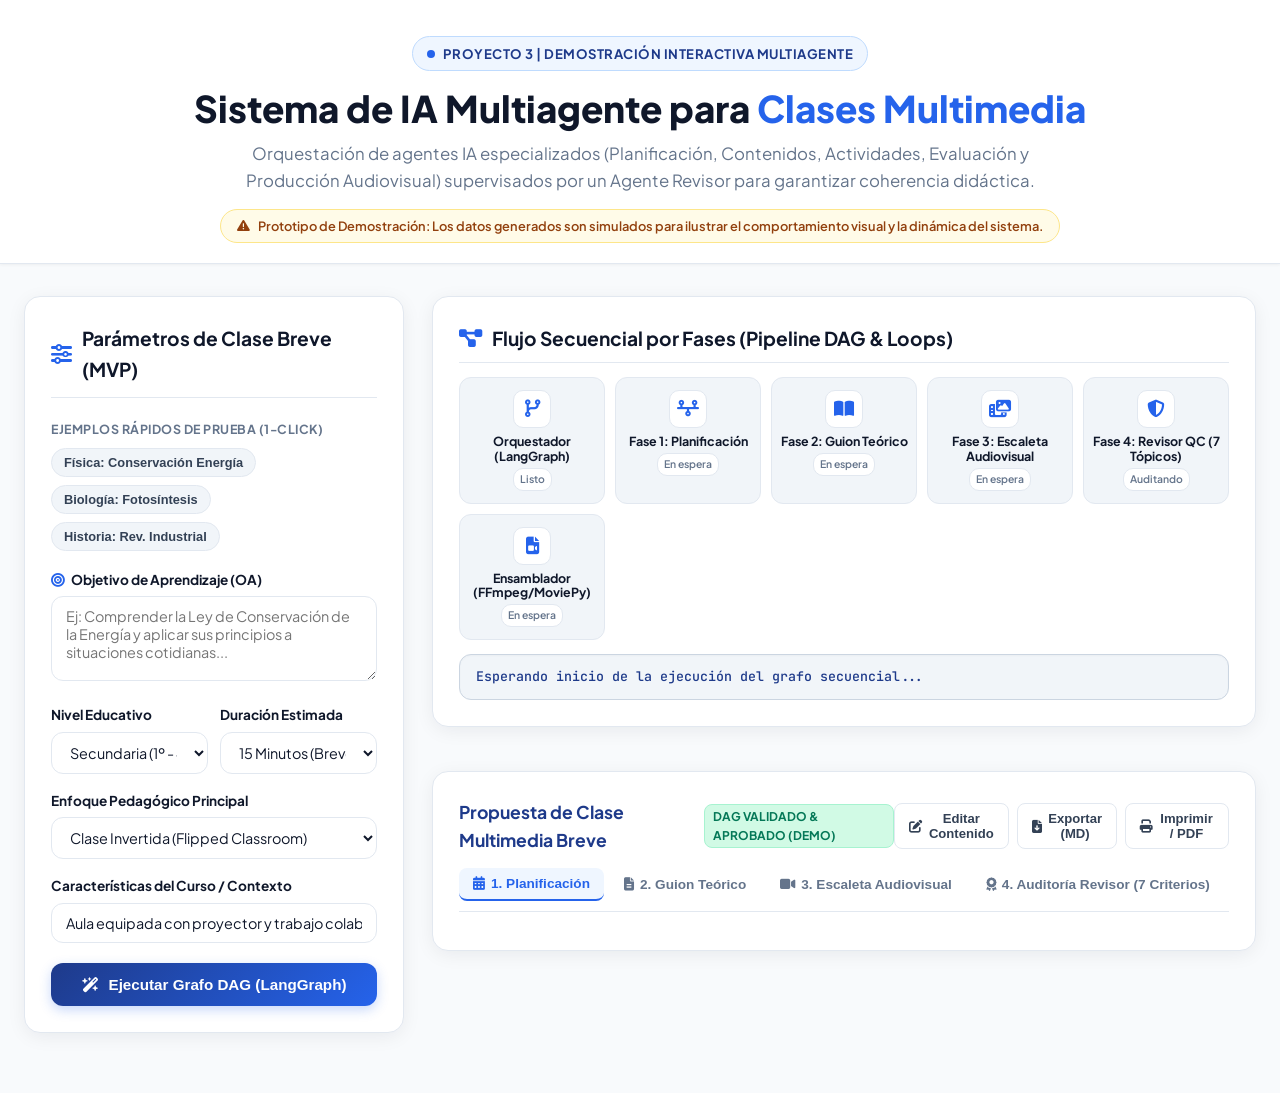
==== index.html @ 19a543e2 "refactor: update architecture to DAG sequential pipeline, integrate 7 QC criteria, update guides, an" ====
<!DOCTYPE html>
<html lang="es">
<head>
  <meta charset="UTF-8">
  <meta name="viewport" content="width=device-width, initial-scale=1.0">
  <title>Sistema Multiagente de IA | Diseño de Clases Multimedia</title>
  <meta name="description" content="Plataforma de inteligencia artificial multiagente para el diseño de propuestas de clases multimedia coherentes, alineadas pedagógicamente y totalmente editables.">
  
  <!-- FontAwesome Icons -->
  <link rel="stylesheet" href="https://cdnjs.cloudflare.com/ajax/libs/font-awesome/6.4.0/css/all.min.css">
  
  <!-- CSS Personalizado Académico -->
  <link rel="stylesheet" href="styles.css">
</head>
<body>

  <!-- Header / Hero Section Académico -->
  <header>
    <div class="container">
      <div class="badge-pill">
        <span class="badge-dot"></span>
        Proyecto 3 | Demostración Interactiva Multiagente
      </div>
      <h1 class="hero-title">Sistema de IA Multiagente para <span>Clases Multimedia</span></h1>
      <p class="hero-subtitle">
        Orquestación de agentes IA especializados (Planificación, Contenidos, Actividades, Evaluación y Producción Audiovisual) supervisados por un Agente Revisor para garantizar coherencia didáctica.
      </p>
      
      <!-- Aviso de Datos Simulados -->
      <div style="margin-top: 14px; display: inline-flex; align-items: center; gap: 8px; background: #fffbe8; border: 1px solid #fde68a; color: #92400e; padding: 6px 16px; border-radius: 20px; font-size: 0.8rem; font-weight: 600;">
        <i class="fa-solid fa-triangle-exclamation"></i>
        <span>Prototipo de Demostración: Los datos generados son simulados para ilustrar el comportamiento visual y la dinámica del sistema.</span>
      </div>
    </div>
  </header>

  <!-- Principal Layout -->
  <main class="container">
    <div class="grid-layout">
      
      <!-- COLUMNA IZQUIERDA: Formulario de Parámetros Didácticos -->
      <aside class="glass-panel">
        <div class="panel-header">
          <i class="fa-solid fa-sliders"></i>
          <h2>Parámetros de Clase Breve (MVP)</h2>
        </div>

        <!-- Presets Rápidos -->
        <div class="presets-group">
          <div class="presets-label">Ejemplos Rápidos de Prueba (1-Click)</div>
          <div class="preset-chips">
            <button class="chip-btn active" onclick="loadPreset('fisica')">Física: Conservación Energía</button>
            <button class="chip-btn" onclick="loadPreset('biologia')">Biología: Fotosíntesis</button>
            <button class="chip-btn" onclick="loadPreset('historia')">Historia: Rev. Industrial</button>
          </div>
        </div>

        <form id="classConfigForm" onsubmit="handleGenerate(event)">
          
          <div class="form-group">
            <label for="learningObjective">
              <i class="fa-solid fa-bullseye" style="color: var(--primary-blue); margin-right: 4px;"></i>
              Objetivo de Aprendizaje (OA)
            </label>
            <textarea id="learningObjective" class="form-control" placeholder="Ej: Comprender la Ley de Conservación de la Energía y aplicar sus principios a situaciones cotidianas..." required></textarea>
          </div>

          <div class="form-row">
            <div class="form-group">
              <label for="educationLevel">Nivel Educativo</label>
              <select id="educationLevel" class="form-control">
                <option value="Primaria (5º - 6º)">Primaria (5º - 6º)</option>
                <option value="Secundaria (1º - 4º)" selected>Secundaria (1º - 4º)</option>
                <option value="Bachillerato / Media">Bachillerato / Media</option>
                <option value="Educación Superior / Univ.">Educación Superior / Univ.</option>
              </select>
            </div>

            <div class="form-group">
              <label for="classDuration">Duración Estimada</label>
              <select id="classDuration" class="form-control">
                <option value="15 Minutos (Breve)" selected>15 Minutos (Breve)</option>
                <option value="30 Minutos">30 Minutos</option>
                <option value="45 Minutos">45 Minutos</option>
              </select>
            </div>
          </div>

          <div class="form-group">
            <label for="pedagogicalApproach">Enfoque Pedagógico Principal</label>
            <select id="pedagogicalApproach" class="form-control">
              <option value="Aprendizaje Basado en Problemas (ABP)">Aprendizaje Basado en Problemas (ABP)</option>
              <option value="Clase Invertida (Flipped Classroom)" selected>Clase Invertida (Flipped Classroom)</option>
              <option value="Modelo de Indagación 5E">Modelo de Indagación 5E</option>
              <option value="Metodología STEM / Experiencial">Metodología STEM / Experiencial</option>
            </select>
          </div>

          <div class="form-group">
            <label for="courseContext">Características del Curso / Contexto</label>
            <input type="text" id="courseContext" class="form-control" value="Aula equipada con proyector y trabajo colaborativo en parejas.">
          </div>

          <button type="submit" id="btnGenerate" class="btn-primary-action">
            <i class="fa-solid fa-wand-magic-sparkles"></i>
            <span>Ejecutar Grafo DAG (LangGraph)</span>
          </button>
        </form>
      </aside>

      <!-- COLUMNA DERECHA: Visualización del Flujo & Resultado Editable -->
      <section class="output-section">
        
        <!-- Orquestación en Vivo: Tarjetas de Agentes DAG -->
        <div class="glass-panel orchestration-container">
          <div class="panel-header" style="margin-bottom: 12px; padding-bottom: 8px;">
            <i class="fa-solid fa-diagram-project" style="color: var(--primary-blue);"></i>
            <h2>Flujo Secuencial por Fases (Pipeline DAG & Loops)</h2>
          </div>

          <div class="agents-grid">
            
            <div class="agent-card" id="agent-orchestrator">
              <div class="agent-icon"><i class="fa-solid fa-code-branch"></i></div>
              <div class="agent-title">Orquestador (LangGraph)</div>
              <div class="agent-status-badge">Listo</div>
            </div>

            <div class="agent-card" id="agent-pedagogy">
              <div class="agent-icon"><i class="fa-solid fa-timeline"></i></div>
              <div class="agent-title">Fase 1: Planificación</div>
              <div class="agent-status-badge">En espera</div>
            </div>

            <div class="agent-card" id="agent-content">
              <div class="agent-icon"><i class="fa-solid fa-book-open"></i></div>
              <div class="agent-title">Fase 2: Guion Teórico</div>
              <div class="agent-status-badge">En espera</div>
            </div>

            <div class="agent-card" id="agent-av">
              <div class="agent-icon"><i class="fa-solid fa-photo-film"></i></div>
              <div class="agent-title">Fase 3: Escaleta Audiovisual</div>
              <div class="agent-status-badge">En espera</div>
            </div>

            <div class="agent-card" id="agent-reviewer">
              <div class="agent-icon"><i class="fa-solid fa-shield-halved"></i></div>
              <div class="agent-title">Fase 4: Revisor QC (7 Tópicos)</div>
              <div class="agent-status-badge">Auditando</div>
            </div>

            <div class="agent-card" id="agent-ffmpeg">
              <div class="agent-icon"><i class="fa-solid fa-file-video"></i></div>
              <div class="agent-title">Ensamblador (FFmpeg/MoviePy)</div>
              <div class="agent-status-badge">En espera</div>
            </div>

          </div>

          <!-- Terminal de Estado -->
          <div class="status-log-box">
            <div class="terminal-spinner" id="terminalSpinner"></div>
            <span id="statusLogText">Esperando inicio de la ejecución del grafo secuencial...</span>
          </div>
        </div>

        <!-- Panel de Resultado Didáctico y Editor -->
        <div class="glass-panel" id="resultPanel">
          
          <div class="action-bar-top">
            <div style="display: flex; align-items: center; gap: 10px;">
              <span style="font-weight: 700; color: var(--primary-navy); font-size: 1.1rem;">Propuesta de Clase Multimedia Breve</span>
              <span id="currentStatusBadge" style="background: #d1fae5; color: #047857; border: 1px solid #a7f3d0; padding: 2px 8px; border-radius: 8px; font-size: 0.75rem; font-weight: 700;">DAG VALIDADO & APROBADO (DEMO)</span>
            </div>

            <div style="display: flex; gap: 8px;">
              <button class="btn-secondary" onclick="toggleEditMode()" id="btnEditToggle">
                <i class="fa-solid fa-pen-to-square"></i>
                <span>Editar Contenido</span>
              </button>
              <button class="btn-secondary" onclick="exportMarkdown()">
                <i class="fa-solid fa-file-arrow-down"></i>
                <span>Exportar (MD)</span>
              </button>
              <button class="btn-secondary" onclick="window.print()">
                <i class="fa-solid fa-print"></i>
                <span>Imprimir / PDF</span>
              </button>
            </div>
          </div>

          <!-- Navegación por Pestañas -->
          <div class="tabs-navigation">
            <button class="tab-btn active" onclick="switchTab('tab-pedagogy', this)">
              <i class="fa-solid fa-calendar-days"></i> 1. Planificación
            </button>
            <button class="tab-btn" onclick="switchTab('tab-content', this)">
              <i class="fa-solid fa-file-lines"></i> 2. Guion Teórico
            </button>
            <button class="tab-btn" onclick="switchTab('tab-av', this)">
              <i class="fa-solid fa-video"></i> 3. Escaleta Audiovisual
            </button>
            <button class="tab-btn" onclick="switchTab('tab-audit', this)">
              <i class="fa-solid fa-award"></i> 4. Auditoría Revisor (7 Criterios)
            </button>
          </div>

          <!-- Pestaña 1: Planificación -->
          <div class="tab-content-panel active" id="tab-pedagogy">
            <div id="content-pedagogy" class="editable-box" contenteditable="false">
              <!-- Dinámico -->
            </div>
          </div>

          <!-- Pestaña 2: Contenidos -->
          <div class="tab-content-panel" id="tab-content">
            <div id="content-theory" class="editable-box" contenteditable="false">
              <!-- Dinámico -->
            </div>
          </div>

          <!-- Pestaña 3: Audiovisual -->
          <div class="tab-content-panel" id="tab-av">
            <div id="content-audiovisual" class="editable-box" contenteditable="false">
              <!-- Dinámico -->
            </div>
          </div>

          <!-- Pestaña 4: Reporte Revisor -->
          <div class="tab-content-panel" id="tab-audit">
            
            <!-- Cuadro de Aviso de Simulación en el Reporte Revisor -->
            <div style="background: #f8fafc; border: 1px dashed #94a3b8; border-radius: 8px; padding: 12px 16px; margin-bottom: 16px; font-size: 0.85rem; color: #475569;">
              <strong style="color: #1e293b;"><i class="fa-solid fa-circle-info" style="color: var(--primary-blue);"></i> Matriz Oficial de Auditoría (7 Tópicos de la Retroalimentación E1):</strong>
              Los puntajes corresponden a la verificación de coherencia didáctica, comunicacional y técnica especificada en las pautas del profesor.
            </div>

            <div class="audit-panel">
              <div class="score-display">
                <div class="score-circle" id="scoreCircle">
                  <div class="score-circle-inner" id="scoreText">94%</div>
                </div>
                <div class="audit-meta">
                  <h3>Auditoría de Calidad Pedagógica: APROBADA (Score 94%)</h3>
                  <p id="auditMetaText">El Agente Revisor verificó el cumplimiento estricto de los 7 criterios pedagógicos y audiovisuales antes de autorizar el ensamblado final.</p>
                </div>
              </div>

              <h4 style="color: var(--primary-navy); margin-bottom: 12px;">Desglose de los 7 Tópicos Auditados por el Agente Revisor:</h4>
              <ul class="checklist-audit" id="auditChecklist">
                <li><i class="fa-solid fa-circle-check"></i> <strong>1. Alineación OA vs. Contenido:</strong> 96% - El guion responde exactamente al objetivo de aprendizaje configurado.</li>
                <li><i class="fa-solid fa-circle-check"></i> <strong>2. Exactitud Conceptual y Lenguaje:</strong> 92% - Rigor científico con vocabulario adaptado al nivel educativo.</li>
                <li><i class="fa-solid fa-circle-check"></i> <strong>3. Coherencia entre Escenas y Cobertura:</strong> 95% - Transición fluida escena por escena sin lagunas didácticas.</li>
                <li><i class="fa-solid fa-circle-check"></i> <strong>4. Factibilidad de Duración:</strong> 90% - Secuencia temporal realista ajustada a los minutos disponibles.</li>
                <li><i class="fa-solid fa-circle-check"></i> <strong>5. Correspondencia Locución - Imagen - Texto:</strong> 94% - Sincronía exacta entre voz en off, apoyos visuales y frases legibles.</li>
                <li><i class="fa-solid fa-circle-check"></i> <strong>6. Densidad de Información por Escena:</strong> 92% - Carga cognitiva controlada respetando el tiempo de lectura del estudiante.</li>
                <li><i class="fa-solid fa-circle-check"></i> <strong>7. Trazabilidad de Fuentes y Verificación:</strong> 95% - Afirmaciones conceptuales verificadas e identificables.</li>
              </ul>
            </div>
          </div>

        </div>

      </section>

    </div>
  </main>

  <script src="app.js"></script>
</body>
</html>
---- styles.css ----
/* ==========================================================================
   SISTEMA DE DISEÑO - PALETA ACADÉMICA PROFESIONAL
   Limpio, Elegante, Moderno y Ajustado al Contexto Universitario
   ========================================================================== */

@import url('https://fonts.googleapis.com/css2?family=Plus+Jakarta+Sans:wght@300;400;500;600;700;800&family=JetBrains+Mono:wght@400;500&display=swap');

:root {
  /* Paleta Académica - Slate & Royal Navy / Indigo */
  --bg-main: #f8fafc;
  --bg-card: #ffffff;
  --bg-card-hover: #ffffff;
  --bg-subtle: #f1f5f9;
  --border-light: #e2e8f0;
  --border-focus: #3b82f6;

  /* Colores Institucionales Primarios */
  --primary-navy: #1e3a8a;
  --primary-blue: #2563eb;
  --primary-indigo: #4f46e5;
  --accent-teal: #0d9488;
  --accent-amber: #d97706;
  --accent-emerald: #059669;

  /* Gradientes Académicos Elegantes */
  --grad-primary: linear-gradient(135deg, #1e3a8a 0%, #2563eb 100%);
  --grad-accent: linear-gradient(135deg, #4f46e5 0%, #0d9488 100%);
  --grad-subtle: linear-gradient(180deg, #ffffff 0%, #f8fafc 100%);

  /* Tipografía */
  --font-main: 'Plus Jakarta Sans', system-ui, -apple-system, sans-serif;
  --font-code: 'JetBrains Mono', monospace;

  /* Colores de Texto */
  --text-title: #0f172a;
  --text-main: #334155;
  --text-muted: #64748b;
  --text-dim: #94a3b8;

  /* Bordes & Sombras */
  --radius-sm: 8px;
  --radius-md: 12px;
  --radius-lg: 16px;

  --shadow-sm: 0 1px 3px rgba(0, 0, 0, 0.05);
  --shadow-card: 0 4px 20px -2px rgba(15, 23, 42, 0.08);
  --shadow-hover: 0 10px 30px -4px rgba(37, 99, 235, 0.12);
}

/* Reset y Estilos Base */
* {
  box-sizing: border-box;
  margin: 0;
  padding: 0;
}

body {
  font-family: var(--font-main);
  background-color: var(--bg-main);
  color: var(--text-main);
  line-height: 1.6;
  min-height: 100vh;
  padding-bottom: 60px;
  overflow-x: hidden;
}

/* Scrollbar Elegante */
::-webkit-scrollbar {
  width: 8px;
  height: 8px;
}
::-webkit-scrollbar-track {
  background: var(--bg-subtle);
}
::-webkit-scrollbar-thumb {
  background: #cbd5e1;
  border-radius: 4px;
}
::-webkit-scrollbar-thumb:hover {
  background: var(--primary-blue);
}

/* Contenedor Principal */
.container {
  max-width: 1280px;
  margin: 0 auto;
  padding: 0 24px;
}

/* Encabezado Académico / Hero */
header {
  padding: 36px 0 20px;
  text-align: center;
  border-bottom: 1px solid var(--border-light);
  background: var(--bg-card);
  box-shadow: var(--shadow-sm);
  margin-bottom: 32px;
}

.badge-pill {
  display: inline-flex;
  align-items: center;
  gap: 8px;
  padding: 6px 14px;
  border-radius: 50px;
  background: #eff6ff;
  border: 1px solid #bfdbfe;
  color: var(--primary-navy);
  font-size: 0.82rem;
  font-weight: 700;
  text-transform: uppercase;
  letter-spacing: 0.5px;
  margin-bottom: 14px;
}

.badge-dot {
  width: 8px;
  height: 8px;
  border-radius: 50%;
  background: var(--primary-blue);
}

h1.hero-title {
  font-size: 2.3rem;
  font-weight: 800;
  color: var(--text-title);
  line-height: 1.25;
  margin-bottom: 10px;
}

h1.hero-title span {
  color: var(--primary-blue);
}

p.hero-subtitle {
  font-size: 1.05rem;
  color: var(--text-muted);
  max-width: 800px;
  margin: 0 auto;
}

/* Layout en Grilla */
.grid-layout {
  display: grid;
  grid-template-columns: 380px 1fr;
  gap: 28px;
}

@media (max-width: 1024px) {
  .grid-layout {
    grid-template-columns: 1fr;
  }
}

/* Paneles de Tarjetas Académicas */
.glass-panel {
  background: var(--bg-card);
  border: 1px solid var(--border-light);
  border-radius: var(--radius-lg);
  padding: 26px;
  box-shadow: var(--shadow-card);
  transition: all 0.25s ease;
}

.glass-panel:hover {
  box-shadow: var(--shadow-hover);
  border-color: #cbd5e1;
}

.panel-header {
  display: flex;
  align-items: center;
  gap: 10px;
  margin-bottom: 22px;
  padding-bottom: 12px;
  border-bottom: 1px solid var(--border-light);
}

.panel-header i {
  font-size: 1.3rem;
  color: var(--primary-blue);
}

.panel-header h2 {
  font-size: 1.2rem;
  font-weight: 700;
  color: var(--text-title);
}

/* Controles de Formulario */
.presets-group {
  margin-bottom: 18px;
}

.presets-label {
  font-size: 0.78rem;
  text-transform: uppercase;
  color: var(--text-muted);
  font-weight: 700;
  letter-spacing: 0.5px;
  margin-bottom: 8px;
}

.preset-chips {
  display: flex;
  flex-wrap: wrap;
  gap: 8px;
}

.chip-btn {
  background: var(--bg-subtle);
  border: 1px solid var(--border-light);
  color: var(--text-main);
  padding: 6px 12px;
  border-radius: 20px;
  font-size: 0.8rem;
  font-weight: 600;
  cursor: pointer;
  transition: all 0.2s ease;
}

.chip-btn:hover, .chip-btn.active {
  background: #dbeafe;
  border-color: #93c5fd;
  color: var(--primary-navy);
}

.form-group {
  margin-bottom: 16px;
}

.form-group label {
  display: block;
  font-size: 0.85rem;
  font-weight: 700;
  color: var(--text-title);
  margin-bottom: 6px;
}

.form-control {
  width: 100%;
  background: #ffffff;
  border: 1px solid var(--border-light);
  border-radius: var(--radius-md);
  padding: 10px 14px;
  color: var(--text-title);
  font-family: var(--font-main);
  font-size: 0.9rem;
  transition: all 0.2s ease;
}

.form-control:focus {
  outline: none;
  border-color: var(--primary-blue);
  box-shadow: 0 0 0 3px rgba(37, 99, 235, 0.15);
}

textarea.form-control {
  resize: vertical;
  min-height: 85px;
}

.form-row {
  display: grid;
  grid-template-columns: 1fr 1fr;
  gap: 12px;
}

/* Botón Principal */
.btn-primary-action {
  width: 100%;
  padding: 13px 20px;
  background: var(--grad-primary);
  border: none;
  border-radius: var(--radius-md);
  color: #ffffff;
  font-size: 0.95rem;
  font-weight: 700;
  cursor: pointer;
  display: flex;
  align-items: center;
  justify-content: center;
  gap: 10px;
  box-shadow: 0 4px 12px rgba(37, 99, 235, 0.25);
  transition: all 0.25s ease;
  margin-top: 20px;
}

.btn-primary-action:hover {
  background: linear-gradient(135deg, #1d4ed8 0%, #1e40af 100%);
  transform: translateY(-1px);
  box-shadow: 0 6px 18px rgba(37, 99, 235, 0.35);
}

.btn-primary-action:disabled {
  opacity: 0.6;
  cursor: not-allowed;
  transform: none;
}

/* Sección de Visualización de Agentes */
.orchestration-container {
  margin-bottom: 24px;
}

.agents-grid {
  display: grid;
  grid-template-columns: repeat(auto-fit, minmax(130px, 1fr));
  gap: 10px;
  margin-top: 14px;
}

.agent-card {
  background: var(--bg-subtle);
  border: 1px solid var(--border-light);
  border-radius: var(--radius-md);
  padding: 12px 8px;
  text-align: center;
  position: relative;
  transition: all 0.25s ease;
}

.agent-card.active {
  border-color: var(--primary-blue);
  background: #eff6ff;
  box-shadow: 0 0 12px rgba(37, 99, 235, 0.15);
}

.agent-card.completed {
  border-color: #a7f3d0;
  background: #ecfdf5;
}

.agent-card.reviewing {
  border-color: #fde68a;
  background: #fffbeb;
}

.agent-icon {
  width: 38px;
  height: 38px;
  border-radius: 10px;
  background: #ffffff;
  border: 1px solid var(--border-light);
  display: flex;
  align-items: center;
  justify-content: center;
  margin: 0 auto 6px;
  font-size: 1.1rem;
  color: var(--primary-blue);
}

.agent-card.active .agent-icon {
  background: var(--primary-blue);
  color: #ffffff;
  border-color: var(--primary-blue);
}

.agent-card.completed .agent-icon {
  background: var(--accent-emerald);
  color: #ffffff;
  border-color: var(--accent-emerald);
}

.agent-title {
  font-size: 0.78rem;
  font-weight: 700;
  color: var(--text-title);
  line-height: 1.2;
}

.agent-status-badge {
  font-size: 0.65rem;
  font-weight: 600;
  margin-top: 4px;
  padding: 2px 6px;
  border-radius: 10px;
  background: #ffffff;
  color: var(--text-muted);
  display: inline-block;
  border: 1px solid var(--border-light);
}

.agent-card.completed .agent-status-badge {
  background: #d1fae5;
  color: var(--accent-emerald);
  border-color: #a7f3d0;
}

.agent-card.active .agent-status-badge {
  background: #dbeafe;
  color: var(--primary-blue);
  border-color: #93c5fd;
}

/* Consola de Estado Institucional (Rediseñada para Contexto Académico) */
.status-log-box {
  background: #f1f5f9;
  border: 1px solid #cbd5e1;
  border-radius: var(--radius-md);
  padding: 10px 16px;
  margin-top: 14px;
  font-family: var(--font-code);
  font-size: 0.83rem;
  font-weight: 500;
  color: #1e3a8a;
  display: flex;
  align-items: center;
  gap: 12px;
  min-height: 46px;
  box-shadow: inset 0 1px 2px rgba(0, 0, 0, 0.03);
}

.terminal-spinner {
  width: 15px;
  height: 15px;
  border: 2px solid rgba(37, 99, 235, 0.2);
  border-top-color: var(--primary-blue);
  border-radius: 50%;
  animation: spin 0.8s linear infinite;
  display: none;
}

.terminal-spinner.visible {
  display: block;
}

@keyframes spin {
  to { transform: rotate(360deg); }
}

/* Salida y Pestañas */
.output-section {
  display: flex;
  flex-direction: column;
  gap: 20px;
}

.tabs-navigation {
  display: flex;
  gap: 6px;
  border-bottom: 1px solid var(--border-light);
  padding-bottom: 10px;
  overflow-x: auto;
}

.tab-btn {
  background: transparent;
  border: none;
  color: var(--text-muted);
  padding: 8px 14px;
  border-radius: var(--radius-sm);
  font-size: 0.85rem;
  font-weight: 600;
  cursor: pointer;
  display: flex;
  align-items: center;
  gap: 6px;
  white-space: nowrap;
  transition: all 0.2s ease;
}

.tab-btn:hover {
  color: var(--primary-navy);
  background: var(--bg-subtle);
}

.tab-btn.active {
  color: var(--primary-blue);
  background: #eff6ff;
  border-bottom: 2px solid var(--primary-blue);
}

.tab-content-panel {
  display: none;
}

.tab-content-panel.active {
  display: block;
  animation: fadeIn 0.25s ease;
}

@keyframes fadeIn {
  from { opacity: 0; transform: translateY(4px); }
  to { opacity: 1; transform: translateY(0); }
}

/* Tarjetas de Módulo Didáctico */
.module-card {
  background: var(--bg-card);
  border: 1px solid var(--border-light);
  border-radius: var(--radius-md);
  padding: 18px;
  margin-bottom: 14px;
  box-shadow: var(--shadow-sm);
}

.module-header {
  display: flex;
  justify-content: space-between;
  align-items: center;
  margin-bottom: 12px;
}

.module-title {
  font-size: 1.05rem;
  font-weight: 700;
  color: var(--primary-navy);
  display: flex;
  align-items: center;
  gap: 8px;
}

.tag-time {
  font-size: 0.75rem;
  font-weight: 700;
  background: #eff6ff;
  color: var(--primary-blue);
  padding: 3px 8px;
  border-radius: 10px;
  border: 1px solid #bfdbfe;
}

.editable-box {
  outline: none;
  padding: 6px;
  border-radius: var(--radius-sm);
  transition: background 0.2s ease;
}

.editable-box:focus {
  background: #f8fafc;
  box-shadow: inset 0 0 0 1px var(--primary-blue);
}

/* Panel de Auditoría del Revisor */
.audit-panel {
  background: #f0fdf4;
  border: 1px solid #bbf7d0;
  border-radius: var(--radius-lg);
  padding: 22px;
}

.score-display {
  display: flex;
  align-items: center;
  gap: 20px;
  margin-bottom: 16px;
}

.score-circle {
  width: 80px;
  height: 80px;
  border-radius: 50%;
  background: conic-gradient(var(--accent-emerald) calc(var(--score-val, 98) * 1%), #e2e8f0 0);
  display: flex;
  align-items: center;
  justify-content: center;
}

.score-circle-inner {
  width: 66px;
  height: 66px;
  border-radius: 50%;
  background: #ffffff;
  display: flex;
  align-items: center;
  justify-content: center;
  font-size: 1.25rem;
  font-weight: 800;
  color: var(--accent-emerald);
}

.audit-meta h3 {
  font-size: 1.15rem;
  font-weight: 700;
  color: var(--accent-emerald);
}

.audit-meta p {
  color: var(--text-main);
  font-size: 0.88rem;
}

.checklist-audit {
  list-style: none;
  display: flex;
  flex-direction: column;
  gap: 8px;
  margin-top: 14px;
}

.checklist-audit li {
  display: flex;
  align-items: center;
  gap: 8px;
  font-size: 0.88rem;
  color: var(--text-main);
}

.checklist-audit li i {
  color: var(--accent-emerald);
}

/* Barra Superior de Acciones */
.action-bar-top {
  display: flex;
  justify-content: space-between;
  align-items: center;
  margin-bottom: 14px;
}

.btn-secondary {
  background: var(--bg-card);
  border: 1px solid var(--border-light);
  color: var(--text-main);
  padding: 7px 14px;
  border-radius: var(--radius-sm);
  font-size: 0.82rem;
  font-weight: 600;
  cursor: pointer;
  display: inline-flex;
  align-items: center;
  gap: 6px;
  transition: all 0.2s ease;
}

.btn-secondary:hover {
  background: var(--bg-subtle);
  border-color: #cbd5e1;
  color: var(--primary-navy);
}

/* Tablas para Rúbrica */
.rubric-table {
  width: 100%;
  border-collapse: collapse;
  margin-top: 10px;
  font-size: 0.85rem;
}

.rubric-table th, .rubric-table td {
  border: 1px solid var(--border-light);
  padding: 9px 12px;
  text-align: left;
}

.rubric-table th {
  background: #f1f5f9;
  color: var(--primary-navy);
  font-weight: 700;
}

.rubric-table td {
  background: #ffffff;
  color: var(--text-main);
}
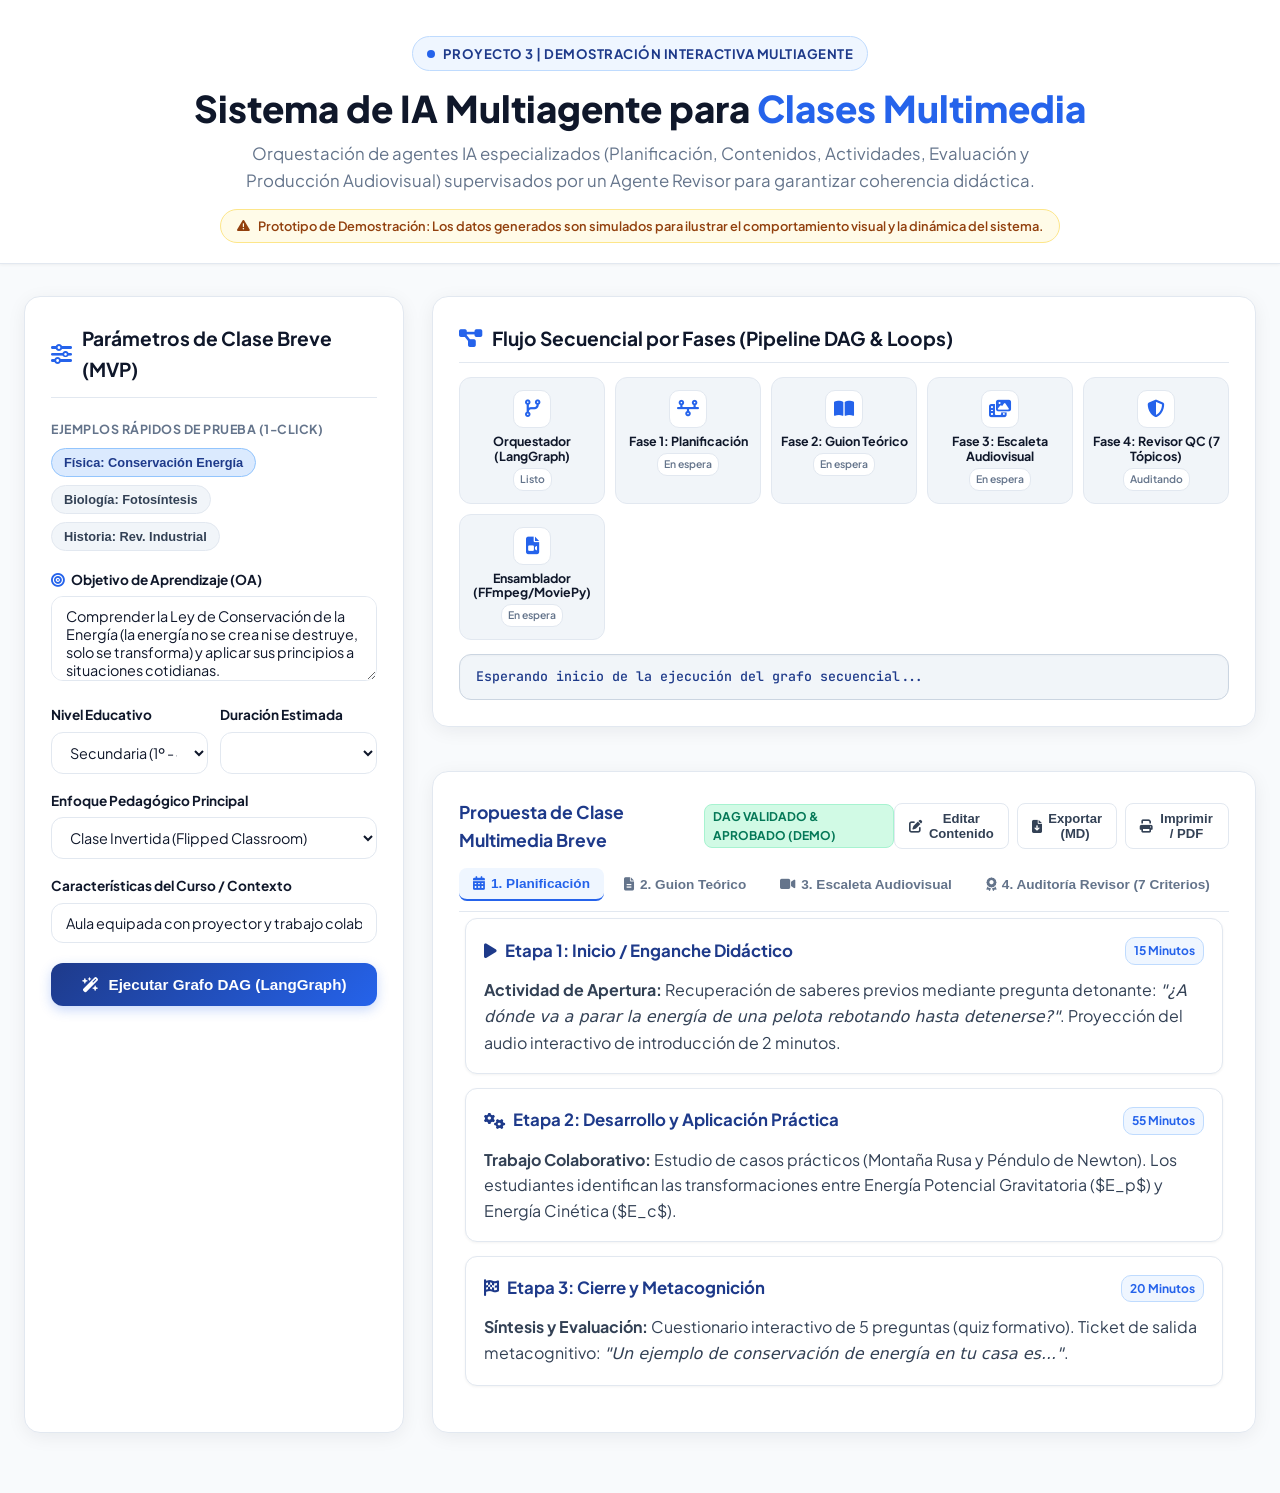
==== commit 971620fd: "fix: resolve list bullet alignment, prompt box text wrapping overflow, and chip toggle UI interactio" ====
--- a/index.html
+++ b/index.html
@@ -49,9 +49,9 @@
         <div class="presets-group">
           <div class="presets-label">Ejemplos Rápidos de Prueba (1-Click)</div>
           <div class="preset-chips">
-            <button class="chip-btn active" onclick="loadPreset('fisica')">Física: Conservación Energía</button>
-            <button class="chip-btn" onclick="loadPreset('biologia')">Biología: Fotosíntesis</button>
-            <button class="chip-btn" onclick="loadPreset('historia')">Historia: Rev. Industrial</button>
+            <button class="chip-btn active" data-preset="fisica" onclick="loadPreset('fisica', event)">Física: Conservación Energía</button>
+            <button class="chip-btn" data-preset="biologia" onclick="loadPreset('biologia', event)">Biología: Fotosíntesis</button>
+            <button class="chip-btn" data-preset="historia" onclick="loadPreset('historia', event)">Historia: Rev. Industrial</button>
           </div>
         </div>
 
--- a/styles.css
+++ b/styles.css
@@ -533,6 +533,42 @@
   box-shadow: inset 0 0 0 1px var(--primary-blue);
 }
 
+/* Correcciones de Alineación Didáctica: Listas y Preformatos */
+.module-card ul, .editable-box ul {
+  padding-left: 24px;
+  margin-top: 8px;
+  margin-bottom: 8px;
+  list-style-type: disc;
+}
+
+.module-card ol, .editable-box ol {
+  padding-left: 24px;
+  margin-top: 8px;
+  margin-bottom: 8px;
+  list-style-type: decimal;
+}
+
+.module-card li, .editable-box li {
+  margin-bottom: 6px;
+  line-height: 1.55;
+  color: var(--text-main);
+}
+
+.module-card pre, .editable-box pre {
+  background: #f8fafc;
+  padding: 12px 14px;
+  border-radius: var(--radius-md);
+  border: 1px solid var(--border-light);
+  font-family: var(--font-code);
+  font-size: 0.83rem;
+  color: #1e293b;
+  white-space: pre-wrap;
+  word-break: break-word;
+  overflow-x: auto;
+  max-width: 100%;
+  box-shadow: inset 0 1px 2px rgba(0, 0, 0, 0.02);
+}
+
 /* Panel de Auditoría del Revisor */
 .audit-panel {
   background: #f0fdf4;
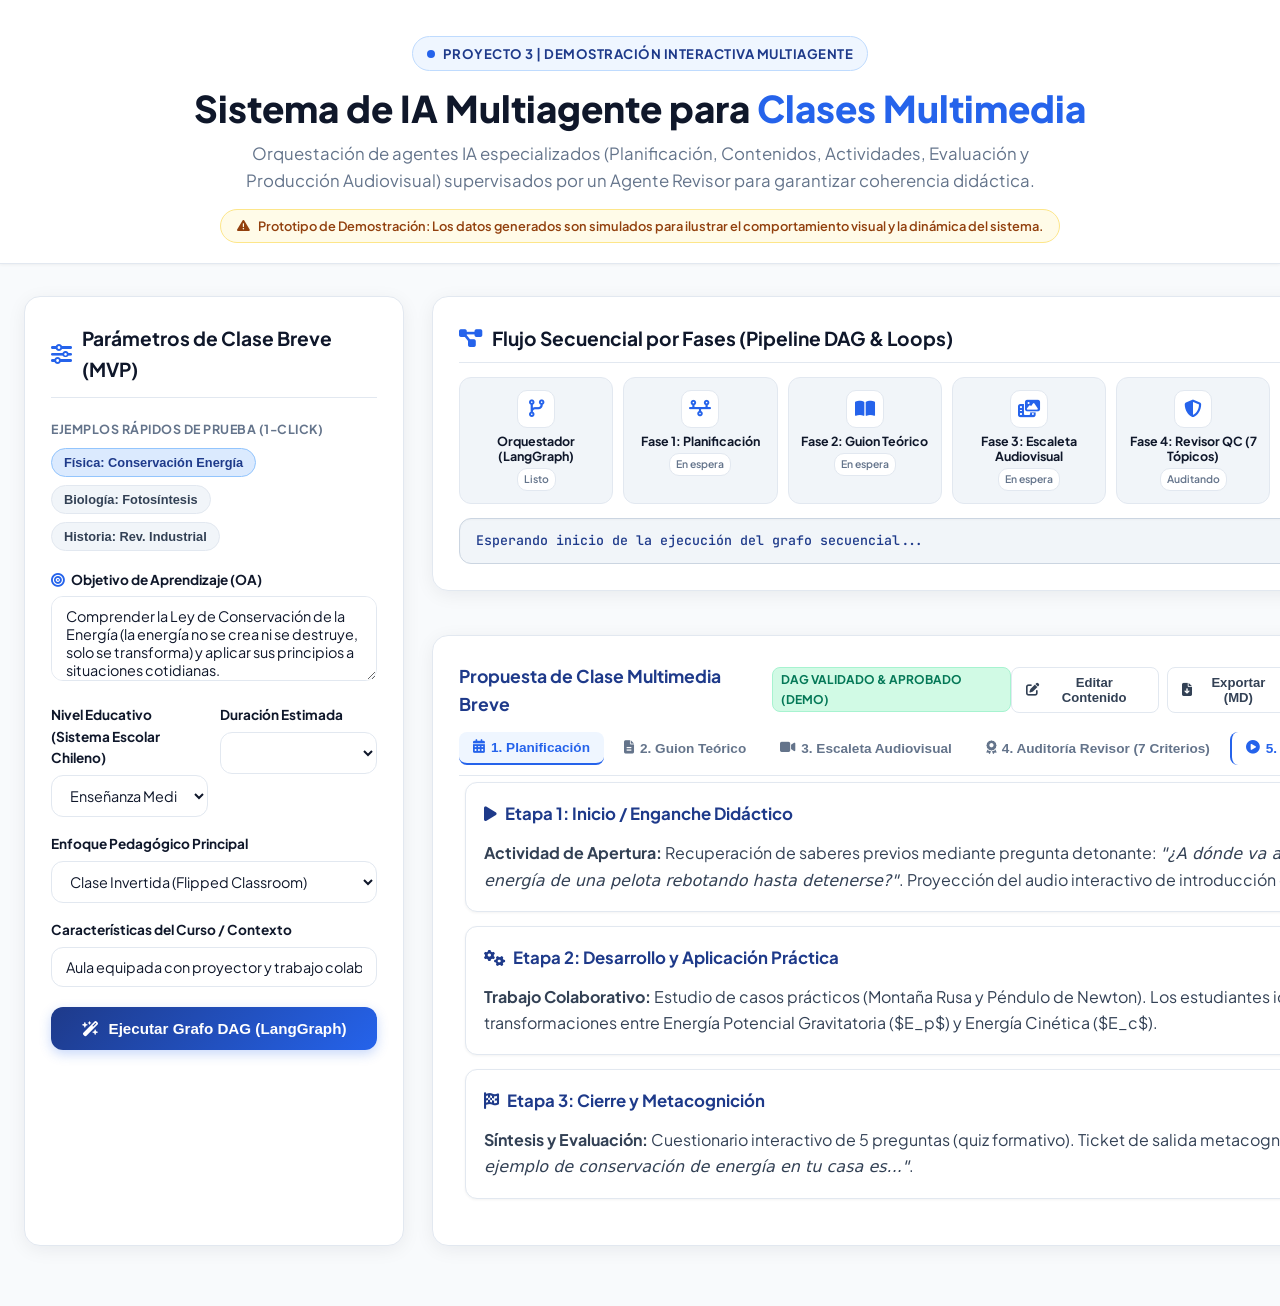
==== commit 52b83bdf: "feat: integrate multimedia video pipeline, Chilean education scale and AI diffusion image generation" ====
--- a/index.html
+++ b/index.html
@@ -67,12 +67,12 @@
 
           <div class="form-row">
             <div class="form-group">
-              <label for="educationLevel">Nivel Educativo</label>
+              <label for="educationLevel">Nivel Educativo (Sistema Escolar Chileno)</label>
               <select id="educationLevel" class="form-control">
-                <option value="Primaria (5º - 6º)">Primaria (5º - 6º)</option>
-                <option value="Secundaria (1º - 4º)" selected>Secundaria (1º - 4º)</option>
-                <option value="Bachillerato / Media">Bachillerato / Media</option>
-                <option value="Educación Superior / Univ.">Educación Superior / Univ.</option>
+                <option value="Enseñanza Básica (1º - 4º Básico)">Enseñanza Básica (1º - 4º Básico)</option>
+                <option value="Enseñanza Básica (5º - 8º Básico)">Enseñanza Básica (5º - 8º Básico)</option>
+                <option value="Enseñanza Media (1º - 4º Medio)" selected>Enseñanza Media (1º - 4º Medio)</option>
+                <option value="Educación Superior (CFT / IP / Universidad)">Educación Superior (CFT / IP / Universidad)</option>
               </select>
             </div>
 
@@ -204,6 +204,9 @@
             <button class="tab-btn" onclick="switchTab('tab-audit', this)">
               <i class="fa-solid fa-award"></i> 4. Auditoría Revisor (7 Criterios)
             </button>
+            <button class="tab-btn" onclick="switchTab('tab-video', this)" style="border-left: 2px solid var(--primary-blue); font-weight: 700; color: var(--primary-blue);">
+              <i class="fa-solid fa-circle-play"></i> 5. Video Final (TTS + IA)
+            </button>
           </div>
 
           <!-- Pestaña 1: Planificación -->
@@ -260,6 +263,70 @@
             </div>
           </div>
 
+          <!-- Pestaña 5: Video Final con TTS e Imágenes IA -->
+          <div class="tab-content-panel" id="tab-video">
+            <div class="module-card" style="background: linear-gradient(135deg, #f8fafc 0%, #eff6ff 100%); border-left: 4px solid var(--primary-blue);">
+              <div style="display: flex; justify-content: space-between; align-items: center; flex-wrap: wrap; gap: 12px;">
+                <div>
+                  <h3 style="color: var(--primary-navy); margin-bottom: 4px;">
+                    <i class="fa-solid fa-film"></i> Productora Multimedia (TTS Neural + Ilustración IA + Ensamblado)
+                  </h3>
+                  <p style="font-size: 0.88rem; color: var(--text-muted);">
+                    Sincroniza la narración hablada (Edge-TTS en español chileno/latino) con las ilustraciones de cada escena en un archivo MP4 reproducible.
+                  </p>
+                </div>
+                <div style="display: flex; gap: 10px; align-items: center;">
+                  <select id="videoVoiceSelect" class="form-control" style="font-size: 0.82rem; padding: 6px 10px; width: auto;">
+                    <option value="es-CL-LorenzoNeural" selected>🇨🇱 Lorenzo (Chile - Masculina)</option>
+                    <option value="es-CL-CatalinaNeural">🇨🇱 Catalina (Chile - Femenina)</option>
+                    <option value="es-MX-DaliaNeural">🇲🇽 Dalia (Latam - Femenina)</option>
+                    <option value="es-MX-JorgeNeural">🇲🇽 Jorge (Latam - Masculina)</option>
+                  </select>
+                  <button id="btnRenderVideo" class="btn-primary" onclick="handleRenderVideo()" style="padding: 9px 18px; font-size: 0.88rem; display: inline-flex; align-items: center; gap: 8px;">
+                    <i class="fa-solid fa-wand-magic-sparkles"></i>
+                    <span>Renderizar Video MP4</span>
+                  </button>
+                </div>
+              </div>
+            </div>
+
+            <!-- Contenedor del Reproductor de Video -->
+            <div id="videoPlayerSection" style="margin-top: 18px;">
+              <!-- Placeholder antes de renderizar -->
+              <div id="videoPlaceholder" class="module-card" style="text-align: center; padding: 40px 20px; border: 2px dashed #cbd5e1;">
+                <div style="font-size: 3rem; color: #94a3b8; margin-bottom: 12px;">
+                  <i class="fa-solid fa-clapperboard"></i>
+                </div>
+                <h4 style="color: var(--primary-navy); margin-bottom: 6px;">Video Aún No Ensamblado</h4>
+                <p style="font-size: 0.9rem; color: var(--text-muted); max-width: 500px; margin: 0 auto 16px;">
+                  Haz clic en <strong>"Renderizar Video MP4"</strong> para sintetizar la locución por escena con IA neural, generar las imágenes didácticas y compilar el archivo MP4 sincronizado.
+                </p>
+              </div>
+
+              <!-- Reproductor Activo (Oculto inicialmente) -->
+              <div id="videoActiveContainer" style="display: none;">
+                <div class="video-wrapper" style="position: relative; background: #0b1120; border-radius: 12px; overflow: hidden; box-shadow: 0 10px 30px rgba(0,0,0,0.25);">
+                  <video id="multimediaPlayer" controls style="width: 100%; max-height: 480px; display: block; margin: 0 auto; outline: none; background: #000;"></video>
+                </div>
+                
+                <div style="margin-top: 12px; display: flex; justify-content: space-between; align-items: center; flex-wrap: wrap; gap: 10px;">
+                  <div id="videoMetadataInfo" style="font-size: 0.85rem; color: var(--text-muted);">
+                    <i class="fa-solid fa-circle-check" style="color: var(--accent-emerald);"></i> <strong>Video Generado:</strong> <span id="videoDurationLabel">0s</span> | H.264 + AAC (1280x720 HD)
+                  </div>
+                  <a id="btnDownloadVideo" href="#" download="clase_multimedia.mp4" class="btn-secondary" style="font-size: 0.85rem; padding: 6px 14px; text-decoration: none;">
+                    <i class="fa-solid fa-download"></i> Descargar Archivo MP4
+                  </a>
+                </div>
+
+                <!-- Desglose de Escenas y Pistas de Audio Individuales -->
+                <h4 style="color: var(--primary-navy); margin: 24px 0 12px;"><i class="fa-solid fa-layer-group"></i> Insumos Multimedia por Escena:</h4>
+                <div id="scenesMediaContainer" class="scenes-media-grid" style="display: grid; grid-template-columns: repeat(auto-fit, minmax(320px, 1fr)); gap: 16px;">
+                  <!-- Escenas individuales dinámicas -->
+                </div>
+              </div>
+            </div>
+          </div>
+
         </div>
 
       </section>
--- a/styles.css
+++ b/styles.css
@@ -691,3 +691,97 @@
   background: #ffffff;
   color: var(--text-main);
 }
+
+/* ==========================================================================
+   ESTILOS DE IMPRESIÓN Y EXPORTACIÓN A PDF (IMPRIMIR / PDF)
+   ========================================================================== */
+@media print {
+  /* Ocultar elementos de navegación, controles y terminal */
+  header, aside, .orchestration-container, .action-bar-top, .tabs-navigation, .presets-group {
+    display: none !important;
+  }
+
+  /* Resetear contenedores para abarcar la página completa */
+  body, main, .container, .grid-layout, .output-section, .glass-panel {
+    background: #ffffff !important;
+    box-shadow: none !important;
+    border: none !important;
+    padding: 0 !important;
+    margin: 0 !important;
+    width: 100% !important;
+    max-width: 100% !important;
+    display: block !important;
+  }
+
+  /* Mostrar TODAS las pestañas de contenido en secuencia al imprimir */
+  .tab-content-panel {
+    display: block !important;
+    opacity: 1 !important;
+    margin-bottom: 24px;
+    page-break-inside: auto;
+  }
+
+  .module-card, .audit-panel {
+    border: 1px solid #cbd5e1 !important;
+    box-shadow: none !important;
+    page-break-inside: avoid;
+    break-inside: avoid;
+    margin-bottom: 16px !important;
+  }
+
+  /* Encabezado visible solo en impresión */
+  .output-section::before {
+    content: "DOCUMENTO DE PROPUESTA DE CLASE MULTIMEDIA BREVE - REPORTE COMPLETO";
+    display: block;
+    font-size: 1.2rem;
+    font-weight: 800;
+    color: #1e3a8a;
+    border-bottom: 2px solid #2563eb;
+    padding-bottom: 8px;
+    margin-bottom: 20px;
+    text-align: center;
+  }
+}
+
+/* ==========================================================================
+   ESTILOS DE REPRODUCTOR MULTIMEDIA & ESCENAS (TTS + IMÁGENES + VIDEO)
+   ========================================================================== */
+.scenes-media-grid {
+  display: grid;
+  grid-template-columns: repeat(auto-fit, minmax(320px, 1fr));
+  gap: 16px;
+  margin-top: 14px;
+}
+
+.scene-media-card {
+  background: #ffffff;
+  border: 1px solid var(--border-light);
+  border-radius: var(--radius-md);
+  padding: 14px;
+  box-shadow: var(--shadow-sm);
+  display: flex;
+  flex-direction: column;
+  gap: 10px;
+  transition: transform 0.2s ease, box-shadow 0.2s ease;
+}
+
+.scene-media-card:hover {
+  transform: translateY(-2px);
+  box-shadow: var(--shadow-card);
+}
+
+.scene-media-thumb {
+  width: 100%;
+  aspect-ratio: 16 / 9;
+  border-radius: 8px;
+  object-fit: cover;
+  background: #0f172a;
+  border: 1px solid var(--border-light);
+}
+
+.scene-audio-player {
+  width: 100%;
+  height: 38px;
+  border-radius: 20px;
+  outline: none;
+}
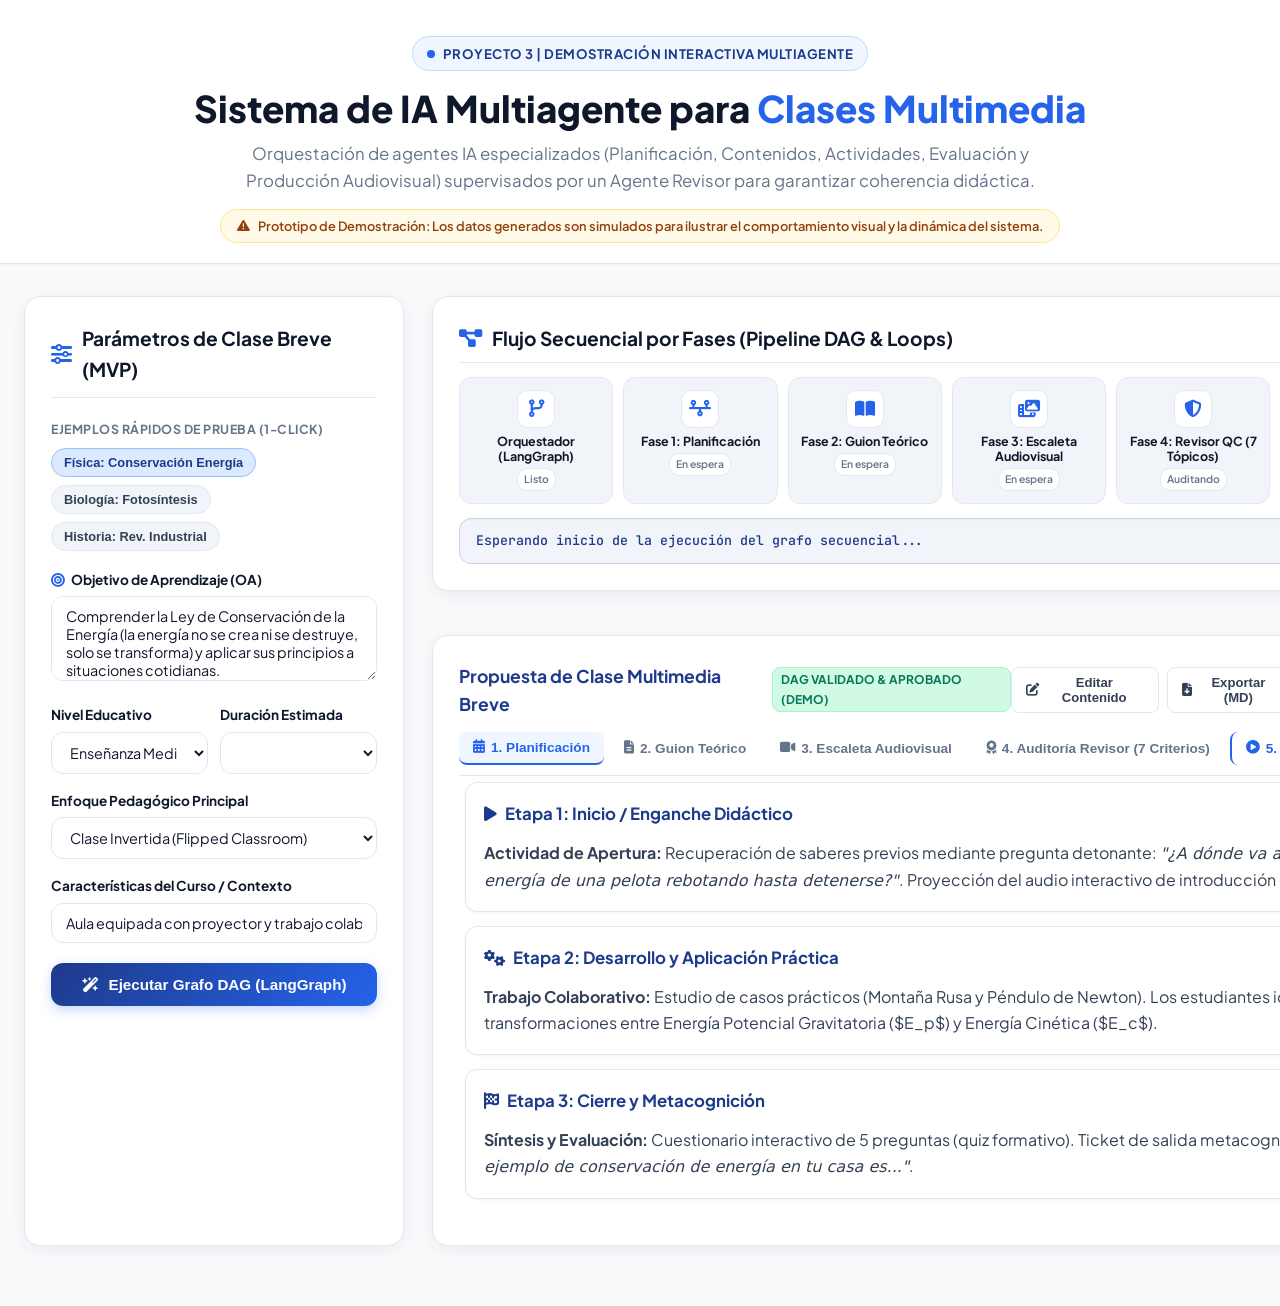
==== commit 8202bd14: "fix(prompts): calibrar tono etario por nivel (mas serio en media, videojuegos moderado en basica 5-8" ====
--- a/index.html
+++ b/index.html
@@ -67,7 +67,7 @@
 
           <div class="form-row">
             <div class="form-group">
-              <label for="educationLevel">Nivel Educativo (Sistema Escolar Chileno)</label>
+              <label for="educationLevel">Nivel Educativo</label>
               <select id="educationLevel" class="form-control">
                 <option value="Enseñanza Básica (1º - 4º Básico)">Enseñanza Básica (1º - 4º Básico)</option>
                 <option value="Enseñanza Básica (5º - 8º Básico)">Enseñanza Básica (5º - 8º Básico)</option>
@@ -272,7 +272,7 @@
                     <i class="fa-solid fa-film"></i> Productora Multimedia (TTS Neural + Ilustración IA + Ensamblado)
                   </h3>
                   <p style="font-size: 0.88rem; color: var(--text-muted);">
-                    Sincroniza la narración hablada (Edge-TTS en español chileno/latino) con las ilustraciones de cada escena en un archivo MP4 reproducible.
+                    Sincroniza la narración hablada (Edge-TTS en español neural) con las ilustraciones de cada escena en un archivo MP4 reproducible.
                   </p>
                 </div>
                 <div style="display: flex; gap: 10px; align-items: center;">
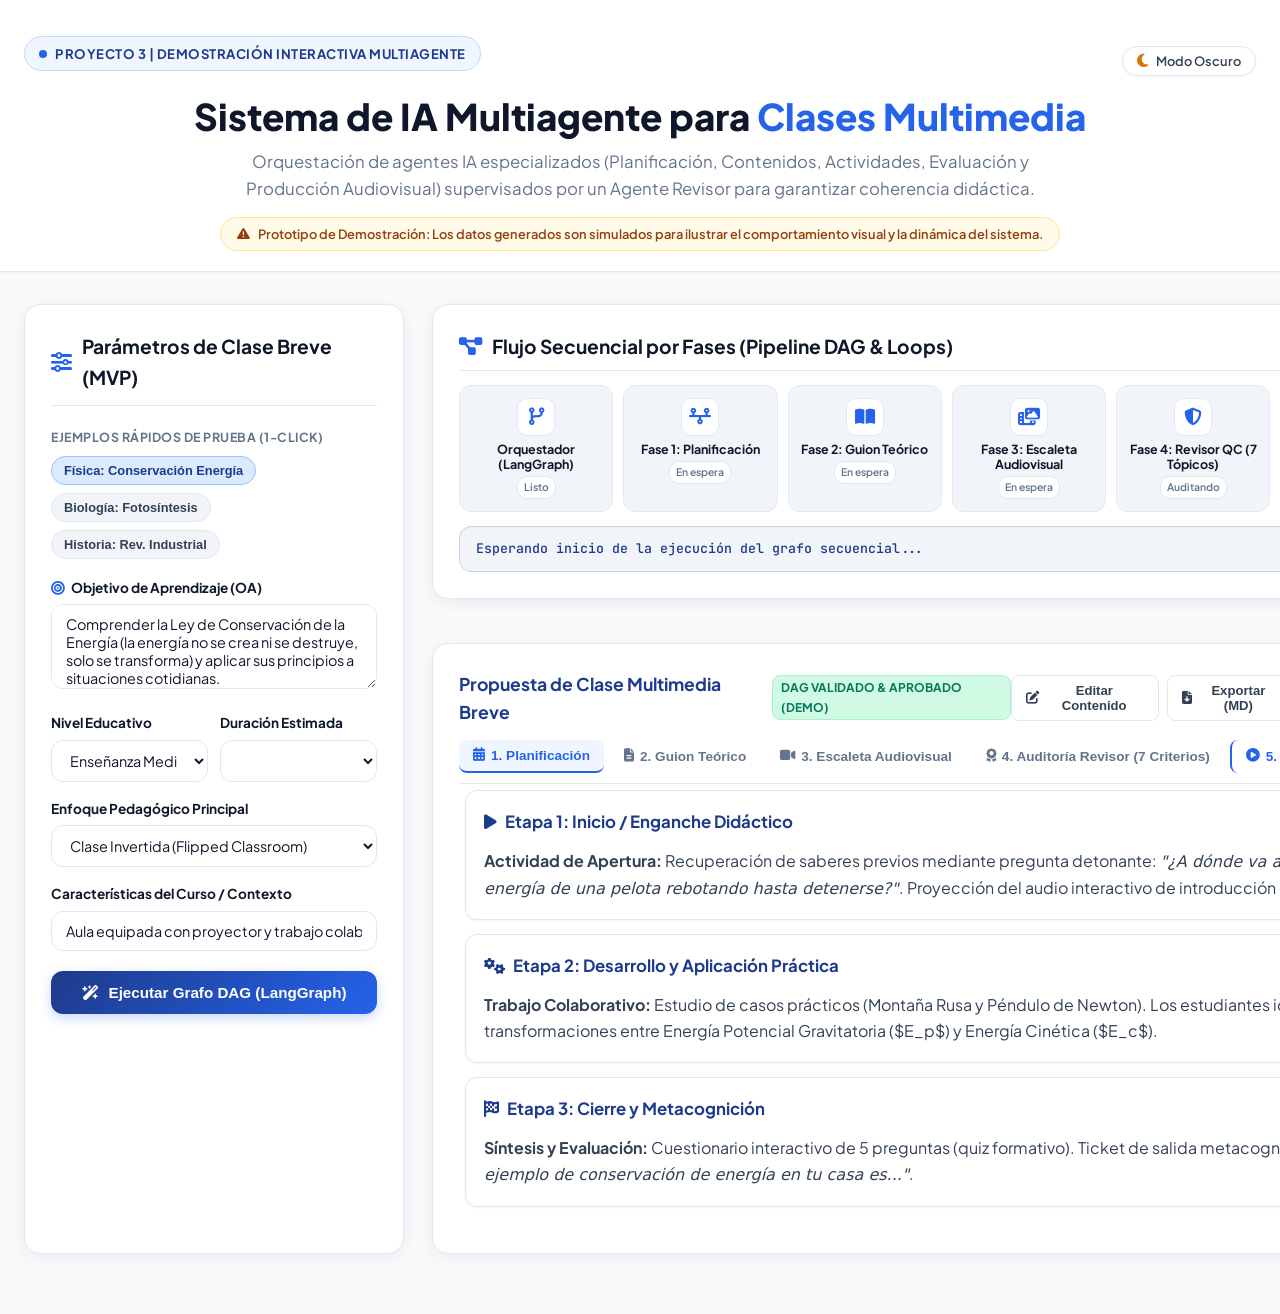
==== commit 43bd8777: "feat(ui): agregar boton de modo oscuro con adaptacion visual completa y persistencia en localStorage" ====
--- a/index.html
+++ b/index.html
@@ -9,25 +9,52 @@
   <!-- FontAwesome Icons -->
   <link rel="stylesheet" href="https://cdnjs.cloudflare.com/ajax/libs/font-awesome/6.4.0/css/all.min.css">
   
+  <!-- Favicon Académico SVG -->
+  <link rel="icon" href="data:image/svg+xml,<svg xmlns='http://www.w3.org/2000/svg' viewBox='0 0 100 100'><text y='.9em' font-size='90'>🎓</text></svg>">
+  
   <!-- CSS Personalizado Académico -->
   <link rel="stylesheet" href="styles.css">
+
+  <!-- Inicialización Inmediata de Tema (Evita parpadeos FOUC) -->
+  <script>
+    (function() {
+      try {
+        const savedTheme = localStorage.getItem('theme');
+        const prefersDark = window.matchMedia && window.matchMedia('(prefers-color-scheme: dark)').matches;
+        if (savedTheme === 'dark' || (!savedTheme && prefersDark)) {
+          document.documentElement.setAttribute('data-theme', 'dark');
+        } else {
+          document.documentElement.setAttribute('data-theme', 'light');
+        }
+      } catch (e) {}
+    })();
+  </script>
 </head>
 <body>
 
   <!-- Header / Hero Section Académico -->
   <header>
-    <div class="container">
-      <div class="badge-pill">
-        <span class="badge-dot"></span>
-        Proyecto 3 | Demostración Interactiva Multiagente
+    <div class="container header-container">
+      <div class="header-top-bar">
+        <div class="badge-pill">
+          <span class="badge-dot"></span>
+          Proyecto 3 | Demostración Interactiva Multiagente
+        </div>
+
+        <!-- Botón de Modo Oscuro / Claro -->
+        <button id="themeToggleBtn" class="theme-toggle-btn" onclick="toggleTheme()" aria-label="Cambiar tema de color" title="Alternar Modo Oscuro / Claro">
+          <i class="fa-solid fa-moon" id="themeToggleIcon"></i>
+          <span id="themeToggleText">Modo Oscuro</span>
+        </button>
       </div>
+
       <h1 class="hero-title">Sistema de IA Multiagente para <span>Clases Multimedia</span></h1>
       <p class="hero-subtitle">
         Orquestación de agentes IA especializados (Planificación, Contenidos, Actividades, Evaluación y Producción Audiovisual) supervisados por un Agente Revisor para garantizar coherencia didáctica.
       </p>
       
       <!-- Aviso de Datos Simulados -->
-      <div style="margin-top: 14px; display: inline-flex; align-items: center; gap: 8px; background: #fffbe8; border: 1px solid #fde68a; color: #92400e; padding: 6px 16px; border-radius: 20px; font-size: 0.8rem; font-weight: 600;">
+      <div class="demo-warning-banner">
         <i class="fa-solid fa-triangle-exclamation"></i>
         <span>Prototipo de Demostración: Los datos generados son simulados para ilustrar el comportamiento visual y la dinámica del sistema.</span>
       </div>
@@ -242,10 +269,10 @@
             <div class="audit-panel">
               <div class="score-display">
                 <div class="score-circle" id="scoreCircle">
-                  <div class="score-circle-inner" id="scoreText">94%</div>
+                  <div class="score-circle-inner" id="scoreText">--%</div>
                 </div>
                 <div class="audit-meta">
-                  <h3>Auditoría de Calidad Pedagógica: APROBADA (Score 94%)</h3>
+                  <h3 id="auditTitle">Auditoría de Calidad Pedagógica: APROBADA</h3>
                   <p id="auditMetaText">El Agente Revisor verificó el cumplimiento estricto de los 7 criterios pedagógicos y audiovisuales antes de autorizar el ensamblado final.</p>
                 </div>
               </div>
--- a/styles.css
+++ b/styles.css
@@ -46,6 +46,44 @@
   --shadow-card: 0 4px 20px -2px rgba(15, 23, 42, 0.08);
   --shadow-hover: 0 10px 30px -4px rgba(37, 99, 235, 0.12);
 }
+
+/* ==========================================================================
+   PALETA DE TEMA OSCURO (MODO NOCHE ACADÉMICO)
+   Bajo contraste fatigante, fondos carbón profundo y acentos luminosos legibles
+   ========================================================================== */
+[data-theme="dark"] {
+  --bg-main: #0b0f19;
+  --bg-card: #151d2e;
+  --bg-card-hover: #1b263b;
+  --bg-subtle: #1e293b;
+  --border-light: #26334d;
+  --border-focus: #60a5fa;
+
+  /* Colores Institucionales Primarios Luminosos */
+  --primary-navy: #93c5fd;
+  --primary-blue: #3b82f6;
+  --primary-indigo: #818cf8;
+  --accent-teal: #2dd4bf;
+  --accent-amber: #fbbf24;
+  --accent-emerald: #34d399;
+
+  /* Gradientes Académicos Adaptados a Modo Oscuro */
+  --grad-primary: linear-gradient(135deg, #1d4ed8 0%, #2563eb 100%);
+  --grad-accent: linear-gradient(135deg, #6366f1 0%, #14b8a6 100%);
+  --grad-subtle: linear-gradient(180deg, #151d2e 0%, #0b0f19 100%);
+
+  /* Colores de Texto en Modo Oscuro */
+  --text-title: #f8fafc;
+  --text-main: #cbd5e1;
+  --text-muted: #94a3b8;
+  --text-dim: #64748b;
+
+  /* Sombras Profundas */
+  --shadow-sm: 0 1px 3px rgba(0, 0, 0, 0.5);
+  --shadow-card: 0 4px 20px -2px rgba(0, 0, 0, 0.6);
+  --shadow-hover: 0 10px 30px -4px rgba(37, 99, 235, 0.3);
+}
+
 
 /* Reset y Estilos Base */
 * {
@@ -785,3 +823,309 @@
   border-radius: 20px;
   outline: none;
 }
+
+
+/* ==========================================================================
+   BARRA SUPERIOR DEL ENCABEZADO CON BOTÓN DE MODO OSCURO
+   ========================================================================== */
+.header-top-bar {
+  display: flex;
+  justify-content: space-between;
+  align-items: center;
+  margin-bottom: 8px;
+}
+
+@media (max-width: 640px) {
+  .header-top-bar {
+    flex-direction: column;
+    gap: 8px;
+  }
+}
+
+.theme-toggle-btn {
+  display: inline-flex;
+  align-items: center;
+  gap: 8px;
+  padding: 6px 14px;
+  border-radius: 20px;
+  border: 1px solid var(--border-light);
+  background: var(--bg-card);
+  color: var(--text-main);
+  font-family: var(--font-main);
+  font-size: 0.8rem;
+  font-weight: 600;
+  cursor: pointer;
+  box-shadow: var(--shadow-sm);
+  transition: all 0.25s ease;
+}
+
+.theme-toggle-btn:hover {
+  background: var(--bg-subtle);
+  color: var(--primary-blue);
+  border-color: var(--primary-blue);
+  transform: translateY(-1px);
+}
+
+.theme-toggle-btn i {
+  font-size: 0.95rem;
+  color: var(--accent-amber);
+  transition: transform 0.3s ease;
+}
+
+[data-theme="dark"] .theme-toggle-btn {
+  background: #1e293b;
+  border-color: #334155;
+  color: #f1f5f9;
+}
+
+[data-theme="dark"] .theme-toggle-btn:hover {
+  background: #283548;
+  border-color: #60a5fa;
+  color: #60a5fa;
+}
+
+[data-theme="dark"] .theme-toggle-btn i {
+  color: #fbbf24;
+}
+
+.demo-warning-banner {
+  margin-top: 14px;
+  display: inline-flex;
+  align-items: center;
+  gap: 8px;
+  background: #fffbe8;
+  border: 1px solid #fde68a;
+  color: #92400e;
+  padding: 6px 16px;
+  border-radius: 20px;
+  font-size: 0.8rem;
+  font-weight: 600;
+}
+
+[data-theme="dark"] .demo-warning-banner {
+  background: rgba(217, 119, 6, 0.15);
+  border-color: rgba(251, 191, 36, 0.3);
+  color: #fbbf24;
+}
+
+/* ==========================================================================
+   ADAPTACIONES DE COMPONENTES PARA TEMA OSCURO
+   ========================================================================== */
+[data-theme="dark"] ::-webkit-scrollbar-track {
+  background: #0b0f19;
+}
+
+[data-theme="dark"] ::-webkit-scrollbar-thumb {
+  background: #26334d;
+}
+
+[data-theme="dark"] ::-webkit-scrollbar-thumb:hover {
+  background: #3b82f6;
+}
+
+/* Form Controls */
+[data-theme="dark"] .form-control {
+  background: #0f172a;
+  color: #f8fafc;
+  border-color: #26334d;
+}
+
+[data-theme="dark"] .form-control:focus {
+  border-color: #60a5fa;
+  box-shadow: 0 0 0 3px rgba(96, 165, 250, 0.2);
+}
+
+[data-theme="dark"] select.form-control option {
+  background: #0f172a;
+  color: #f8fafc;
+}
+
+/* Preset Chips */
+[data-theme="dark"] .chip-btn {
+  background: #1e293b;
+  border-color: #26334d;
+  color: #cbd5e1;
+}
+
+[data-theme="dark"] .chip-btn:hover,
+[data-theme="dark"] .chip-btn.active {
+  background: rgba(37, 99, 235, 0.25);
+  border-color: #3b82f6;
+  color: #93c5fd;
+}
+
+/* Badge Pill */
+[data-theme="dark"] .badge-pill {
+  background: rgba(37, 99, 235, 0.15);
+  border-color: rgba(96, 165, 250, 0.3);
+  color: #93c5fd;
+}
+
+/* Panels */
+[data-theme="dark"] .glass-panel:hover {
+  border-color: #3b82f6;
+}
+
+/* Agent Cards */
+[data-theme="dark"] .agent-card {
+  background: #182234;
+  border-color: #26334d;
+}
+
+[data-theme="dark"] .agent-card .agent-icon {
+  background: #0f172a;
+  border-color: #26334d;
+  color: #60a5fa;
+}
+
+[data-theme="dark"] .agent-card .agent-status-badge {
+  background: #0f172a;
+  border-color: #26334d;
+  color: #94a3b8;
+}
+
+[data-theme="dark"] .agent-card.active {
+  background: rgba(37, 99, 235, 0.15);
+  border-color: #3b82f6;
+}
+
+[data-theme="dark"] .agent-card.active .agent-icon {
+  background: #2563eb;
+  color: #ffffff;
+}
+
+[data-theme="dark"] .agent-card.active .agent-status-badge {
+  background: rgba(37, 99, 235, 0.25);
+  color: #93c5fd;
+  border-color: #3b82f6;
+}
+
+[data-theme="dark"] .agent-card.completed {
+  background: rgba(5, 150, 105, 0.15);
+  border-color: #059669;
+}
+
+[data-theme="dark"] .agent-card.completed .agent-icon {
+  background: #059669;
+  color: #ffffff;
+}
+
+[data-theme="dark"] .agent-card.completed .agent-status-badge {
+  background: rgba(5, 150, 105, 0.25);
+  color: #34d399;
+  border-color: #059669;
+}
+
+[data-theme="dark"] .agent-card.reviewing {
+  background: rgba(217, 119, 6, 0.15);
+  border-color: #d97706;
+}
+
+/* Terminal Log */
+[data-theme="dark"] .status-log-box {
+  background: #0a0f1d;
+  border-color: #26334d;
+  color: #60a5fa;
+  box-shadow: inset 0 1px 3px rgba(0, 0, 0, 0.6);
+}
+
+/* Tabs */
+[data-theme="dark"] .tab-btn {
+  color: #94a3b8;
+}
+
+[data-theme="dark"] .tab-btn:hover {
+  color: #93c5fd;
+  background: #1e293b;
+}
+
+[data-theme="dark"] .tab-btn.active {
+  color: #60a5fa;
+  background: rgba(37, 99, 235, 0.18);
+  border-bottom-color: #3b82f6;
+}
+
+/* Module Cards & Content */
+[data-theme="dark"] .module-card pre,
+[data-theme="dark"] .editable-box pre {
+  background: #0f172a;
+  border-color: #26334d;
+  color: #e2e8f0;
+}
+
+[data-theme="dark"] .tag-time {
+  background: rgba(37, 99, 235, 0.2);
+  color: #93c5fd;
+  border-color: rgba(96, 165, 250, 0.3);
+}
+
+[data-theme="dark"] .editable-box:focus {
+  background: #0f172a;
+}
+
+/* Audit Panel */
+[data-theme="dark"] .audit-panel {
+  background: rgba(5, 150, 105, 0.08);
+  border-color: rgba(52, 211, 153, 0.25);
+}
+
+[data-theme="dark"] .score-circle-inner {
+  background: #151d2e;
+  color: #34d399;
+}
+
+[data-theme="dark"] .audit-meta h3 {
+  color: #34d399;
+}
+
+[data-theme="dark"] .checklist-audit li {
+  color: #cbd5e1;
+}
+
+/* Secondary Buttons */
+[data-theme="dark"] .btn-secondary {
+  background: #1e293b;
+  border-color: #26334d;
+  color: #cbd5e1;
+}
+
+[data-theme="dark"] .btn-secondary:hover {
+  background: #283548;
+  border-color: #475569;
+  color: #f1f5f9;
+}
+
+/* Rúbrica Table */
+[data-theme="dark"] .rubric-table th {
+  background: #1e293b;
+  color: #93c5fd;
+  border-color: #26334d;
+}
+
+[data-theme="dark"] .rubric-table td {
+  background: #151d2e;
+  color: #cbd5e1;
+  border-color: #26334d;
+}
+
+/* Scene Media Cards */
+[data-theme="dark"] .scene-media-card {
+  background: #151d2e;
+  border-color: #26334d;
+}
+
+/* Inline background catches */
+[data-theme="dark"] div[style*="background: #f8fafc"],
+[data-theme="dark"] div[style*="background: #ffffff"],
+[data-theme="dark"] div[style*="background: rgb(248, 250, 252)"],
+[data-theme="dark"] pre[style*="background: #f8fafc"] {
+  background: #0f172a !important;
+  border-color: #26334d !important;
+  color: #e2e8f0 !important;
+}
+
+[data-theme="dark"] span[id="currentStatusBadge"] {
+  background: rgba(5, 150, 105, 0.2) !important;
+  color: #34d399 !important;
+  border-color: rgba(52, 211, 153, 0.3) !important;
+}
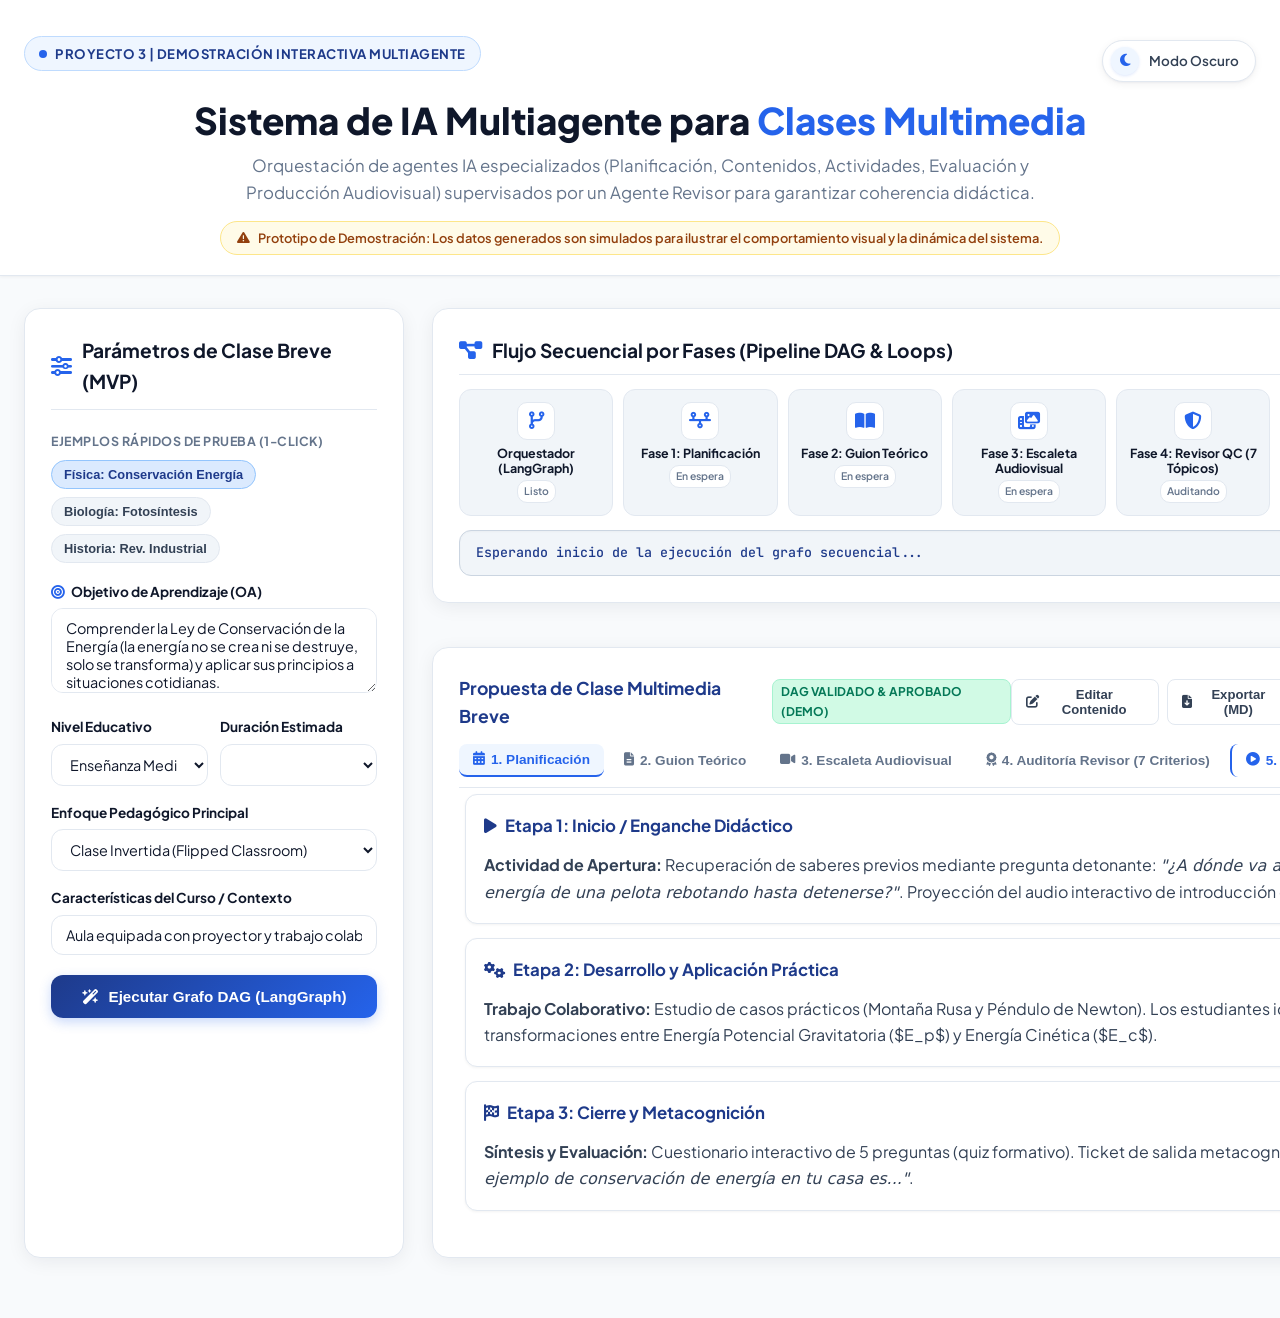
==== commit 42594cae: "fix(ui): redisenar boton de modo oscuro a capsula moderna con halo animado, prevenir cache del naveg" ====
--- a/index.html
+++ b/index.html
@@ -12,22 +12,148 @@
   <!-- Favicon Académico SVG -->
   <link rel="icon" href="data:image/svg+xml,<svg xmlns='http://www.w3.org/2000/svg' viewBox='0 0 100 100'><text y='.9em' font-size='90'>🎓</text></svg>">
   
-  <!-- CSS Personalizado Académico -->
-  <link rel="stylesheet" href="styles.css">
-
-  <!-- Inicialización Inmediata de Tema (Evita parpadeos FOUC) -->
+  <!-- CSS Personalizado Académico (con cache buster) -->
+  <link rel="stylesheet" href="styles.css?v=2.5">
+
+  <!-- Estilos Críticos y Botón de Modo Oscuro Ultra-Moderno -->
+  <style>
+    .header-top-bar {
+      display: flex;
+      justify-content: space-between;
+      align-items: center;
+      margin-bottom: 12px;
+    }
+    @media (max-width: 640px) {
+      .header-top-bar {
+        flex-direction: column;
+        gap: 10px;
+      }
+    }
+    .theme-toggle-btn {
+      -webkit-appearance: none !important;
+      appearance: none !important;
+      display: inline-flex !important;
+      align-items: center !important;
+      gap: 10px !important;
+      padding: 6px 16px 6px 8px !important;
+      border-radius: 9999px !important;
+      border: 1px solid var(--border-light, #e2e8f0) !important;
+      background: var(--bg-card, #ffffff) !important;
+      color: var(--text-main, #334155) !important;
+      font-family: var(--font-main, 'Plus Jakarta Sans', sans-serif) !important;
+      font-size: 0.84rem !important;
+      font-weight: 600 !important;
+      cursor: pointer !important;
+      box-shadow: 0 2px 8px rgba(15, 23, 42, 0.06), 0 1px 2px rgba(15, 23, 42, 0.04) !important;
+      transition: all 0.25s cubic-bezier(0.16, 1, 0.3, 1) !important;
+      user-select: none !important;
+      outline: none !important;
+    }
+    .theme-toggle-btn:hover {
+      background: var(--bg-subtle, #f1f5f9) !important;
+      border-color: var(--primary-blue, #2563eb) !important;
+      color: var(--primary-blue, #2563eb) !important;
+      transform: translateY(-2px) !important;
+      box-shadow: 0 6px 18px rgba(37, 99, 235, 0.16) !important;
+    }
+    .theme-toggle-btn:active {
+      transform: translateY(0) !important;
+    }
+    .theme-toggle-icon-wrap {
+      width: 28px;
+      height: 28px;
+      border-radius: 50%;
+      background: #eff6ff;
+      display: flex;
+      align-items: center;
+      justify-content: center;
+      transition: all 0.3s cubic-bezier(0.34, 1.56, 0.64, 1);
+      box-shadow: 0 1px 3px rgba(37, 99, 235, 0.15);
+    }
+    .theme-toggle-btn i {
+      font-size: 0.88rem;
+      color: #2563eb;
+      transition: transform 0.4s cubic-bezier(0.34, 1.56, 0.64, 1), color 0.3s ease;
+    }
+    .theme-toggle-btn:hover .theme-toggle-icon-wrap {
+      transform: rotate(15deg) scale(1.08);
+      background: #dbeafe;
+    }
+    [data-theme="dark"] .theme-toggle-btn {
+      background: #1e293b !important;
+      border-color: #334155 !important;
+      color: #f1f5f9 !important;
+      box-shadow: 0 2px 10px rgba(0, 0, 0, 0.4) !important;
+    }
+    [data-theme="dark"] .theme-toggle-btn:hover {
+      background: #283548 !important;
+      border-color: #60a5fa !important;
+      color: #60a5fa !important;
+      box-shadow: 0 6px 20px rgba(59, 130, 246, 0.25) !important;
+    }
+    [data-theme="dark"] .theme-toggle-icon-wrap {
+      background: rgba(251, 191, 36, 0.15) !important;
+      box-shadow: 0 0 12px rgba(251, 191, 36, 0.25) !important;
+    }
+    [data-theme="dark"] .theme-toggle-btn i {
+      color: #fbbf24 !important;
+    }
+    [data-theme="dark"] .theme-toggle-btn:hover .theme-toggle-icon-wrap {
+      transform: rotate(45deg) scale(1.12);
+      background: rgba(251, 191, 36, 0.25) !important;
+    }
+  </style>
+
+  <!-- Script Autónomo de Tema (Se autoejecuta inmediatamente) -->
   <script>
+    function applyTheme(theme) {
+      var isDark = theme === 'dark';
+      document.documentElement.setAttribute('data-theme', theme);
+      if (document.body) {
+        document.body.classList.toggle('dark-theme', isDark);
+      }
+      try {
+        localStorage.setItem('theme', theme);
+      } catch (e) {}
+
+      var icon = document.getElementById('themeToggleIcon');
+      var text = document.getElementById('themeToggleText');
+      var btn = document.getElementById('themeToggleBtn');
+
+      if (icon) {
+        icon.className = isDark ? 'fa-solid fa-sun' : 'fa-solid fa-moon';
+      }
+      if (text) {
+        text.innerText = isDark ? 'Modo Claro' : 'Modo Oscuro';
+      }
+      if (btn) {
+        btn.setAttribute('aria-label', isDark ? 'Cambiar a modo claro' : 'Cambiar a modo oscuro');
+        btn.setAttribute('title', isDark ? 'Cambiar a modo claro' : 'Cambiar a modo oscuro');
+      }
+    }
+
+    function toggleTheme() {
+      var current = document.documentElement.getAttribute('data-theme') === 'dark' ? 'dark' : 'light';
+      var newTheme = current === 'dark' ? 'light' : 'dark';
+      applyTheme(newTheme);
+    }
+    window.toggleTheme = toggleTheme;
+    window.applyTheme = applyTheme;
+
+    // Ejecutar antes de que el DOM pinte para cero parpadeo
     (function() {
       try {
-        const savedTheme = localStorage.getItem('theme');
-        const prefersDark = window.matchMedia && window.matchMedia('(prefers-color-scheme: dark)').matches;
-        if (savedTheme === 'dark' || (!savedTheme && prefersDark)) {
-          document.documentElement.setAttribute('data-theme', 'dark');
-        } else {
-          document.documentElement.setAttribute('data-theme', 'light');
-        }
+        var savedTheme = localStorage.getItem('theme');
+        var prefersDark = window.matchMedia && window.matchMedia('(prefers-color-scheme: dark)').matches;
+        var theme = savedTheme || (prefersDark ? 'dark' : 'light');
+        document.documentElement.setAttribute('data-theme', theme);
       } catch (e) {}
     })();
+
+    document.addEventListener('DOMContentLoaded', function() {
+      var current = document.documentElement.getAttribute('data-theme') || 'light';
+      applyTheme(current);
+    });
   </script>
 </head>
 <body>
@@ -41,9 +167,11 @@
           Proyecto 3 | Demostración Interactiva Multiagente
         </div>
 
-        <!-- Botón de Modo Oscuro / Claro -->
+        <!-- Botón de Modo Oscuro / Claro Moderno -->
         <button id="themeToggleBtn" class="theme-toggle-btn" onclick="toggleTheme()" aria-label="Cambiar tema de color" title="Alternar Modo Oscuro / Claro">
-          <i class="fa-solid fa-moon" id="themeToggleIcon"></i>
+          <span class="theme-toggle-icon-wrap">
+            <i class="fa-solid fa-moon" id="themeToggleIcon"></i>
+          </span>
           <span id="themeToggleText">Modo Oscuro</span>
         </button>
       </div>
@@ -361,6 +489,6 @@
     </div>
   </main>
 
-  <script src="app.js"></script>
+  <script src="app.js?v=2.5"></script>
 </body>
 </html>
--- a/styles.css
+++ b/styles.css
@@ -842,50 +842,92 @@
   }
 }
 
+/* ==========================================================================
+   BOTÓN MODERNO DE MODO OSCURO (ESTÉTICA MINIMALISTA PREMIUM)
+   ========================================================================== */
 .theme-toggle-btn {
-  display: inline-flex;
-  align-items: center;
-  gap: 8px;
-  padding: 6px 14px;
-  border-radius: 20px;
-  border: 1px solid var(--border-light);
-  background: var(--bg-card);
-  color: var(--text-main);
-  font-family: var(--font-main);
-  font-size: 0.8rem;
-  font-weight: 600;
-  cursor: pointer;
-  box-shadow: var(--shadow-sm);
-  transition: all 0.25s ease;
+  -webkit-appearance: none !important;
+  appearance: none !important;
+  display: inline-flex !important;
+  align-items: center !important;
+  gap: 10px !important;
+  padding: 6px 16px 6px 8px !important;
+  border-radius: 9999px !important;
+  border: 1px solid var(--border-light) !important;
+  background: var(--bg-card) !important;
+  color: var(--text-main) !important;
+  font-family: var(--font-main) !important;
+  font-size: 0.84rem !important;
+  font-weight: 600 !important;
+  cursor: pointer !important;
+  box-shadow: 0 2px 8px rgba(15, 23, 42, 0.06), 0 1px 2px rgba(15, 23, 42, 0.04) !important;
+  transition: all 0.25s cubic-bezier(0.16, 1, 0.3, 1) !important;
+  user-select: none !important;
+  outline: none !important;
 }
 
 .theme-toggle-btn:hover {
-  background: var(--bg-subtle);
-  color: var(--primary-blue);
-  border-color: var(--primary-blue);
-  transform: translateY(-1px);
+  background: var(--bg-subtle) !important;
+  border-color: var(--primary-blue) !important;
+  color: var(--primary-blue) !important;
+  transform: translateY(-2px) !important;
+  box-shadow: 0 6px 18px rgba(37, 99, 235, 0.16) !important;
+}
+
+.theme-toggle-btn:active {
+  transform: translateY(0) !important;
+}
+
+.theme-toggle-icon-wrap {
+  width: 28px;
+  height: 28px;
+  border-radius: 50%;
+  background: #eff6ff;
+  display: flex;
+  align-items: center;
+  justify-content: center;
+  transition: all 0.3s cubic-bezier(0.34, 1.56, 0.64, 1);
+  box-shadow: 0 1px 3px rgba(37, 99, 235, 0.15);
 }
 
 .theme-toggle-btn i {
-  font-size: 0.95rem;
-  color: var(--accent-amber);
-  transition: transform 0.3s ease;
-}
-
+  font-size: 0.88rem;
+  color: #2563eb;
+  transition: transform 0.4s cubic-bezier(0.34, 1.56, 0.64, 1), color 0.3s ease;
+}
+
+.theme-toggle-btn:hover .theme-toggle-icon-wrap {
+  transform: rotate(15deg) scale(1.08);
+  background: #dbeafe;
+}
+
+/* Modo Oscuro Activo */
 [data-theme="dark"] .theme-toggle-btn {
-  background: #1e293b;
-  border-color: #334155;
-  color: #f1f5f9;
+  background: #1e293b !important;
+  border-color: #334155 !important;
+  color: #f1f5f9 !important;
+  box-shadow: 0 2px 10px rgba(0, 0, 0, 0.4) !important;
 }
 
 [data-theme="dark"] .theme-toggle-btn:hover {
-  background: #283548;
-  border-color: #60a5fa;
-  color: #60a5fa;
+  background: #283548 !important;
+  border-color: #60a5fa !important;
+  color: #60a5fa !important;
+  box-shadow: 0 6px 20px rgba(59, 130, 246, 0.25) !important;
+}
+
+[data-theme="dark"] .theme-toggle-icon-wrap {
+  background: rgba(251, 191, 36, 0.15);
+  box-shadow: 0 0 12px rgba(251, 191, 36, 0.2);
 }
 
 [data-theme="dark"] .theme-toggle-btn i {
   color: #fbbf24;
+}
+
+[data-theme="dark"] .theme-toggle-btn:hover .theme-toggle-icon-wrap {
+  transform: rotate(45deg) scale(1.12);
+  background: rgba(251, 191, 36, 0.25);
 }
 
 .demo-warning-banner {
